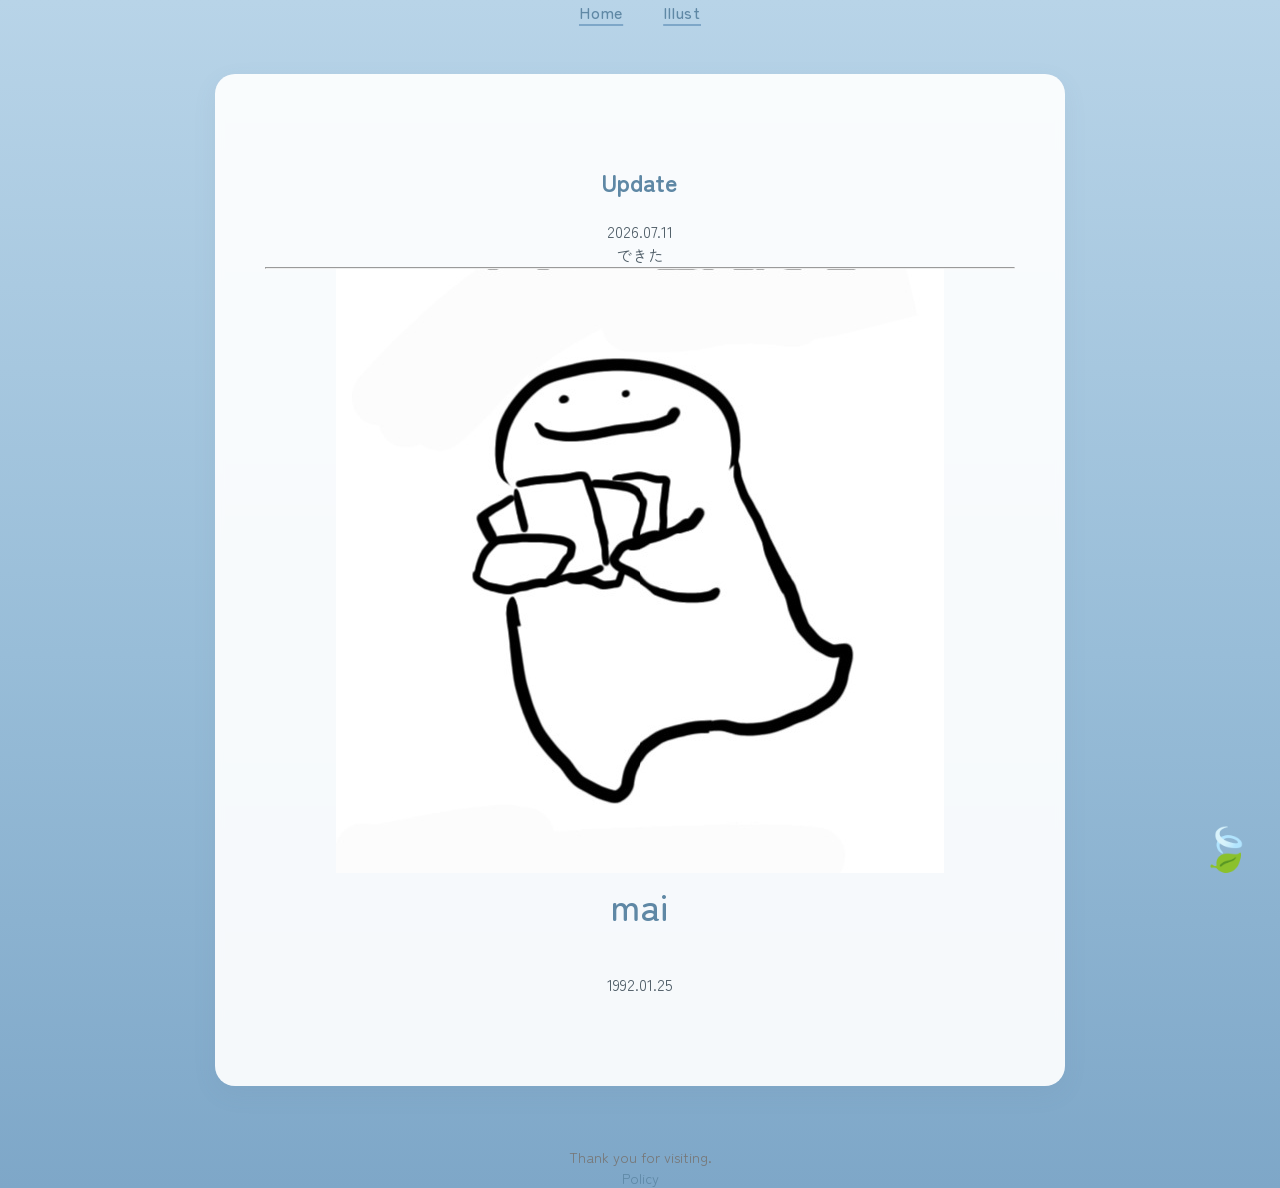
==== index.html @ 71fadd1c "Update index.html" ====
<!DOCTYPE html>
<html lang="ja">
<head>
    <meta charset="UTF-8">
    <meta name="viewport" content="width=device-width, initial-scale=1.0">

    <title>My Illustration</title>

    <link rel="preconnect" href="https://fonts.googleapis.com">
    <link rel="preconnect" href="https://fonts.gstatic.com" crossorigin>
    <link href="https://fonts.googleapis.com/css2?family=Zen+Maru+Gothic:wght@400;500;700&display=swap" rel="stylesheet">

    <link rel="stylesheet" href="css/style.css">
</head>

<body>

<div class="container">

    <header>
        <nav>
            <a href="index.html">Home</a>
            <a href="illust.html">Illust</a>
        </nav>
    </header>

    <main>

        <div class="card home-card">

            <!-- Update -->
            <section class="updates">

                <h2>Update</h2>

                <article class="update-item">
                    <p class="update-date">2026.07.11</p>
                    <p>できた</p>
                </article>

                <!--
                更新するときは、この article をコピーして追加するだけ！

                <article class="update-item">
                    <p class="update-date">2026.07.20</p>
                    <p>Added new illustrations.</p>
                </article>
                -->

            </section>

            <hr class="section-line">

            <!-- Profile -->
            <section class="profile">

<img src="images/illust/icon.jpg" alt="mai" class="profile-icon">


                <h1>mai</h1>

                <p class="birthday">1992.01.25</p>

            </section>

        </div>

    </main>

    <footer>

        <p>Thank you for visiting.</p>

        <p>
            <a href="policy.html">Policy</a>
        </p>

    </footer>

    

<a href="Link.html" class="leaf-link" aria-label="Linkページへ">
    🍃
</a>


</div>

</body>
</html>
---- css/style.css ----
/* =====================================
   Reset
===================================== */

* {
    margin: 0;
    padding: 0;
    box-sizing: border-box;
}

/* =====================================
   Body
===================================== */

   
body {
    margin: 0;
    font-family: "Zen Maru Gothic", sans-serif;

    background: linear-gradient(
        180deg,
        #b8d4e8 0%,
        #98bdd8 55%,
        #7ea7c8 100%
    );

    color: #4f5d67;
}

    min-height: 100vh;
}

.container {
    width: 90%;
    max-width: 1000px;
    margin: 0 auto;
    padding: 40px 20px;
}

/* =====================================
   Navigation
===================================== */

nav {
    display: flex;
    justify-content: center;
    gap: 40px;
    margin-bottom: 50px;
}


nav a {
    color: #5f88a5;
    text-decoration: underline;
    text-decoration-color: #7ea7c8;
    text-decoration-thickness: 1.5px;
    text-underline-offset: 5px;

    font-weight: 500;
    letter-spacing: 0.05em;

    transition: all 0.3s ease;
}


nav a:hover {
    color: #476c87;
}

/* =====================================
   Card
===================================== */

.card {
    background: rgba(255, 255, 255, 0.92);
    backdrop-filter: blur(4px);

    border-radius: 20px;

    padding: 40px;

    max-width: 850px;

    margin: 0 auto 40px;

    box-shadow: 0 8px 25px rgba(90, 120, 140, 0.08);
}

.card h2,
.card h3 {
    color: #5f88a5;
}

.card h2 {
    margin-bottom: 20px;
}

.card h3 {
    margin-top: 30px;
    margin-bottom: 15px;
}

/* =====================================
   Home
===================================== */

.home-card {
    text-align: center;
    padding: 90px 50px;
}

.home-card h1 {
    color: #5f88a5;
    font-size: 2.3rem;
    font-weight: 500;
    margin-bottom: 40px;
}

.home-leaf {
    font-size: 1.5rem;
    margin-bottom: 30px;
}

.home-message {
    font-size: 1.05rem;
    line-height: 2.2;
}



/* ==========================
   Gallery
========================== */

.gallery {
    display: grid;
    grid-template-columns: repeat(4, 1fr);
    gap: 10px;
    margin-top: 20px;
}

.gallery-item {
    margin: 0;
    overflow: hidden;
    border-radius: 10px;
}

.gallery-item img {
    width: 100%;
    height: auto;
    display: block;
    border-radius: 10px;
    cursor: pointer;
    transition: transform 0.25s ease;
}

.gallery-item img:hover {
    transform: scale(1.03);
}

/* タブレット */
@media (min-width: 768px) {
    .gallery {
        grid-template-columns: repeat(5, 1fr);
        gap: 14px;
    }
}

/* パソコン */
@media (min-width: 1024px) {
    .gallery {
        grid-template-columns: repeat(6, 1fr);
        gap: 18px;
    }
}


/* =====================================
   Diary
===================================== */

.diary-post {
    padding: 24px 0;
    border-bottom: 1px solid #dbe8ef;
}

.diary-post:last-child {
    border-bottom: none;
}

.diary-post h3 {
    color: #5f88a5;
    margin-bottom: 10px;
}

/* =====================================
   Policy
===================================== */

.policy-list {
    padding-left: 1.5rem;
}

.policy-list li {
    margin-bottom: 10px;
}

/* =====================================
   Footer
===================================== */

footer {

    margin-top: 60px;

    text-align: center;

    color: #777;

    font-size: .9rem;
}

footer a {

    color: #5f88a5;

    text-decoration: none;
}

footer a:hover {

    text-decoration: underline;
}

/* =====================================
   Leaf
===================================== */

.leaf-link {

    position: fixed;

    right: 28px;
    bottom: 24px;

    font-size: 42px;

    text-decoration: none;

    transition: .3s ease;

    z-index: 999;
}

.leaf-link:hover {

    transform: scale(1.2) rotate(-8deg);
}



/* =====================================
   Smartphone
===================================== */

@media (max-width: 768px) {

    .container {
        width: 95%;
        padding: 20px 10px;
    }

    nav {
        gap: 22px;
        margin-bottom: 35px;
        flex-wrap: wrap;   /* メニューが収まりきらない場合は折り返す */
    }

    .gallery {
        grid-template-columns: repeat(4, 1fr);
        gap: 8px;
    }

    .card {
        padding: 28px;
    }

    .home-card {
        padding: 65px 25px;
    }

    .home-card h1 {
        font-size: 1.8rem;
    }

    .home-message {
        font-size: 1rem;
    }

    .leaf-link {
        right: 20px;
        bottom: 18px;
        font-size: 36px;
    }






/* =====================================
   Home
===================================== */

.home-card {
    text-align: center;
}

.profile h1 {
    color: #5f88a5;
    font-size: 1.00rem;
    font-weight: 500;
    margin: 0;
}

.birthday {
    font-size: 0.95rem;
    color: #8fa5b5;
    letter-spacing: 0.05em;
    margin: 0 0 40px;
}

.section-line {
    border: none;
    border-top: 1px solid #dbe8ef;
    margin: 0 auto 36px;
    width: 100%;
}


.updates {
    text-align: center;
}

.updates h2 {
    color: #5f88a5;
    font-size: 1rem;
    font-weight: 500;
    margin-bottom: 25px;
}

.update-item {
    margin-bottom: 24px;
}

.update-date {
    font-size: 0.9rem;
    color: #8fa5b5;
    margin-bottom: 6px;
}


.update-item p:last-child {
    color: #505050;
    line-height: 1.8;
    margin-bottom: 20px;
}


.profile-icon {
    width: 70px;
    height: 70px;
    border-radius: 50%;
    object-fit: cover;
    object-position: center top;

    display: block;
    margin: 0 auto 1px;

    border: 3px solid rgba(255,255,255,0.8);
    box-shadow: 0 4px 12px rgba(90,120,140,.12);
}


/* ---------- Link ---------- */

.link-group{
    margin-top: 30px;
}

.link-group h3{
    color: #5f88a5;
    font-size: 1rem;
    font-weight: 500;
    margin-bottom: 18px;
}

.link-card{
    display: flex;
    justify-content: space-between;
    align-items: center;

    background: rgba(255,255,255,.72);

    border: 1px solid rgba(170,195,215,.45);

    border-radius: 18px;

    padding: 18px 22px;

    margin-bottom: 16px;

    text-decoration: none;

    color: #505050;

    transition: .25s;
}

.link-card:hover{

    transform: translateY(-3px);

    background: rgba(255,255,255,.92);

    box-shadow: 0 8px 20px rgba(80,110,130,.12);

}

.link-card h4{

    margin: 0 0 6px;

    color: #5f88a5;

    font-size: 1rem;

    font-weight: 500;

}

.link-card p{

    margin: 0;

    font-size: .9rem;

    color: #808080;

}

.visit{

    font-size: 1.4rem;

    color: #7ea7c8;

    transition: .25s;

}

.link-card:hover .visit{

    transform: translateX(6px);

}
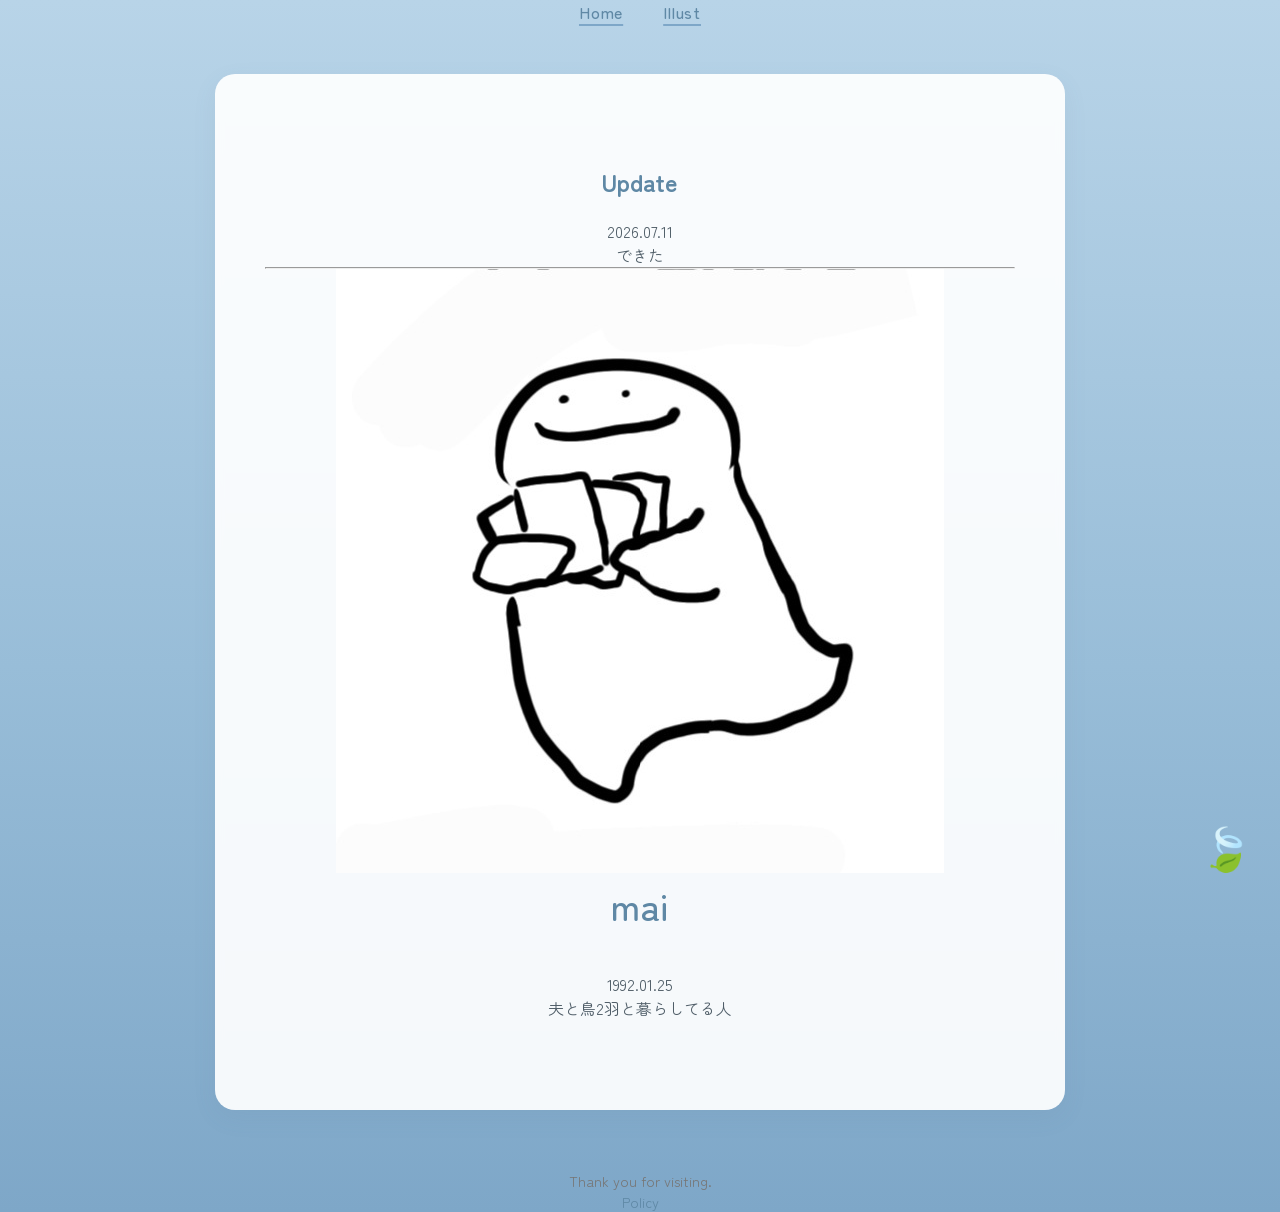
==== commit c690db2a: "Update index.html" ====
--- a/index.html
+++ b/index.html
@@ -62,6 +62,12 @@
 
                 <p class="birthday">1992.01.25</p>
 
+<p class="profile-message">
+        夫と鳥2羽と暮らしてる人
+</p>
+
+
+                
             </section>
 
         </div>
--- a/css/style.css
+++ b/css/style.css
@@ -466,3 +466,13 @@
     transform: translateX(6px);
 
 }
+
+
+
+   .profile-message {
+    margin-top: 14px;
+    font-size: 0.95rem;
+    line-height: 1.8;
+    color: #6b7a86;
+    text-align: center;
+   }
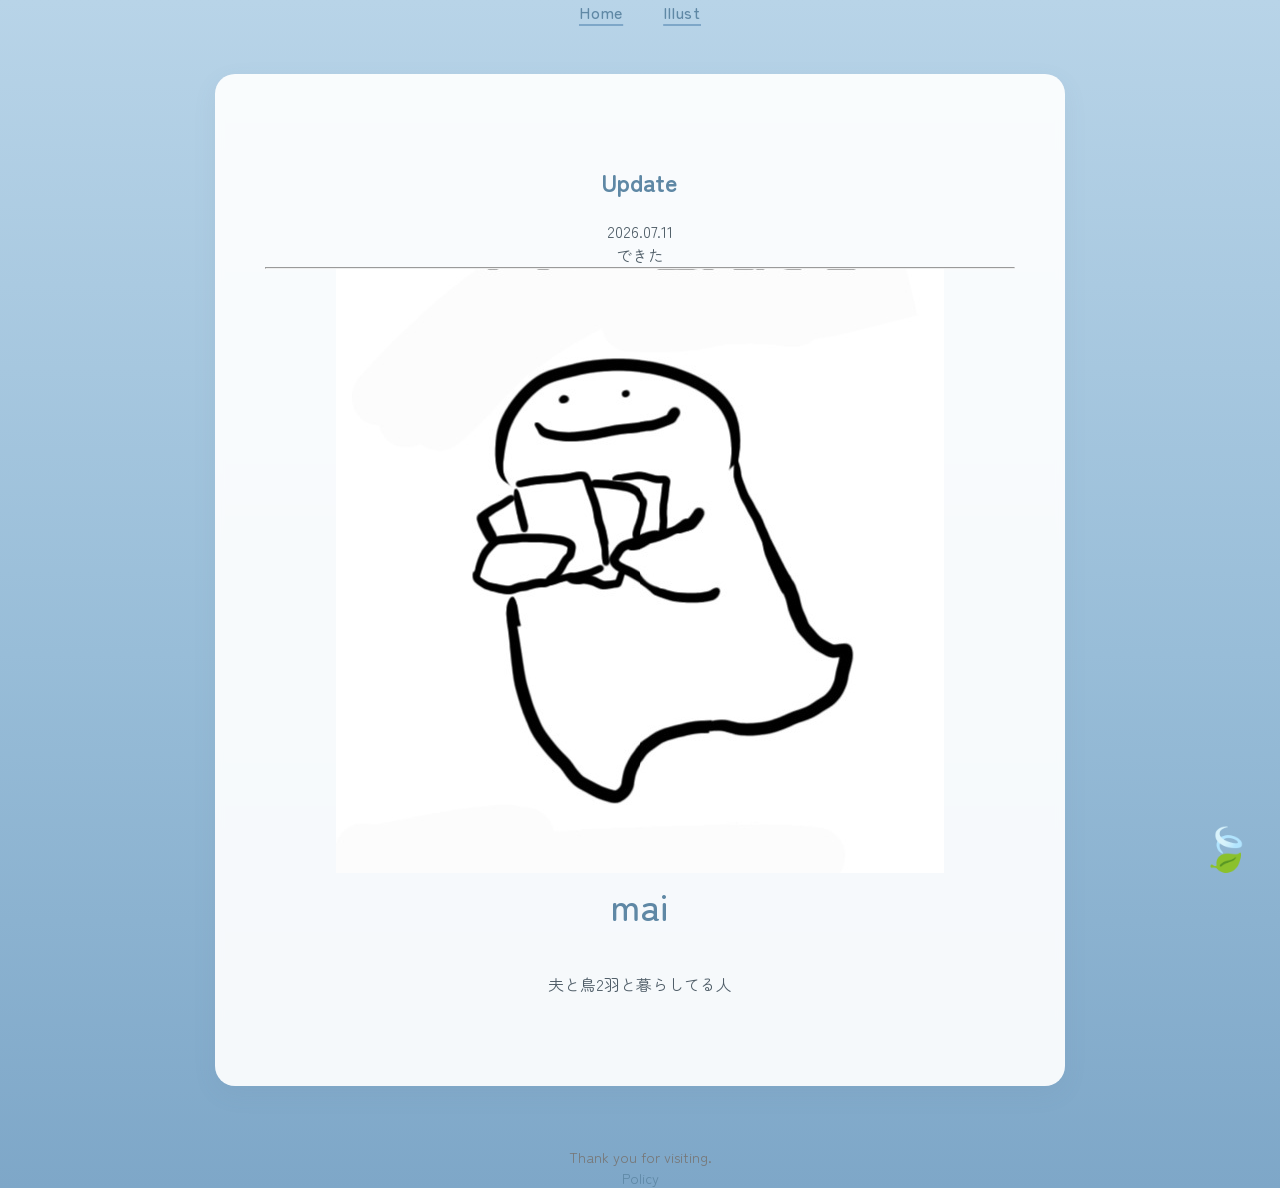
==== commit c1e1b93d: "Update index.html" ====
--- a/index.html
+++ b/index.html
@@ -60,8 +60,6 @@
 
                 <h1>mai</h1>
 
-                <p class="birthday">1992.01.25</p>
-
 <p class="profile-message">
         夫と鳥2羽と暮らしてる人
 </p>
--- a/css/style.css
+++ b/css/style.css
@@ -329,7 +329,7 @@
     font-size: 0.95rem;
     color: #8fa5b5;
     letter-spacing: 0.05em;
-    margin: 0 0 40px;
+    margin: 0 0 0px;
 }
 
 .section-line {
@@ -383,6 +383,18 @@
     box-shadow: 0 4px 12px rgba(90,120,140,.12);
 }
 
+.profile-message {
+    margin-top: 8px;
+    font-size: 0.7rem;
+    line-height: 1.7;
+    color: #9fb2c1;
+    text-align: center;
+   }
+   
+
+
+
+   
 
 /* ---------- Link ---------- */
 
@@ -468,11 +480,6 @@
 }
 
 
-
-   .profile-message {
-    margin-top: 14px;
-    font-size: 0.95rem;
-    line-height: 1.8;
-    color: #6b7a86;
-    text-align: center;
-   }
+   
+   
+   
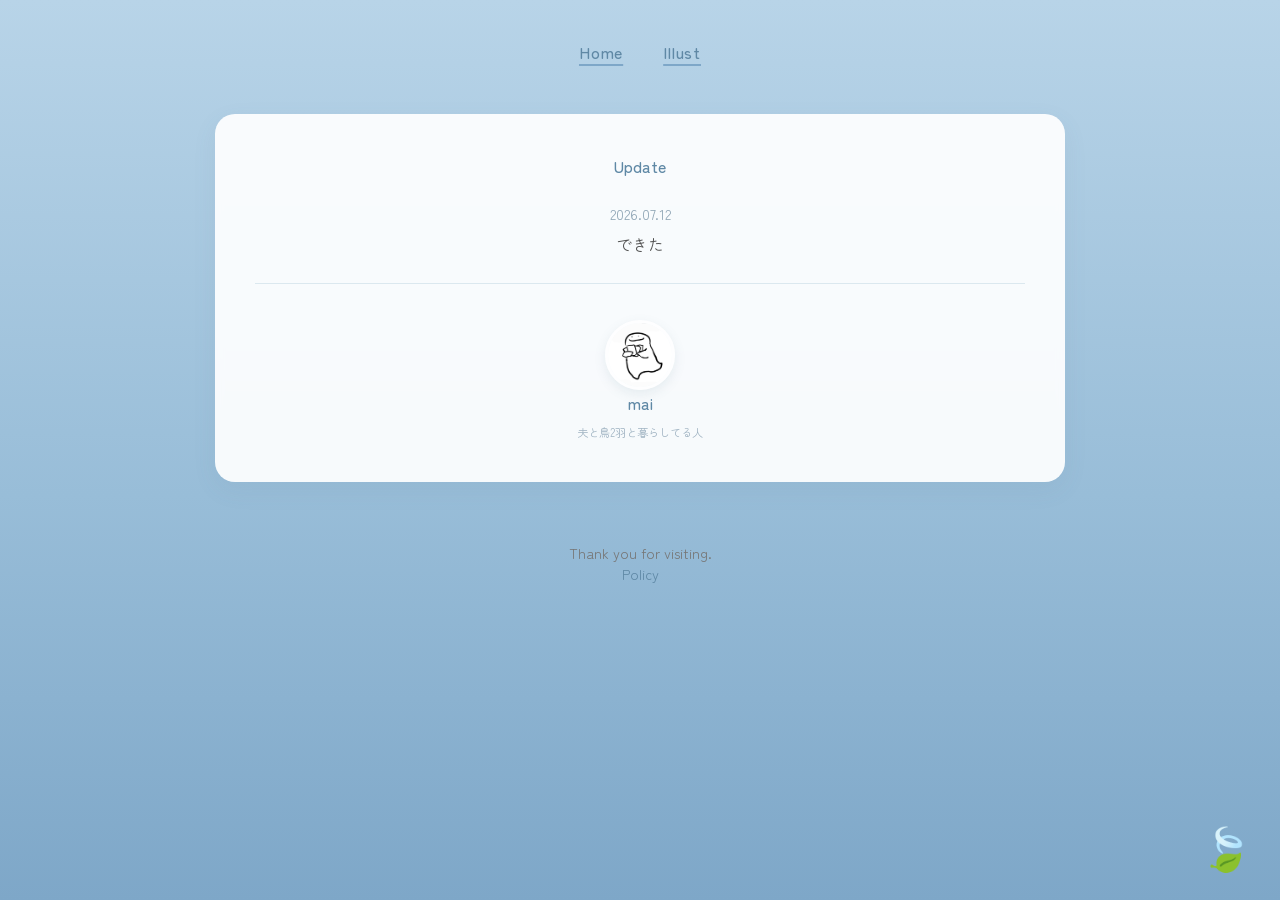
==== commit 11f82767: "Update index.html" ====
--- a/index.html
+++ b/index.html
@@ -35,7 +35,7 @@
                 <h2>Update</h2>
 
                 <article class="update-item">
-                    <p class="update-date">2026.07.11</p>
+                    <p class="update-date">2026.07.12</p>
                     <p>できた</p>
                 </article>
 
--- a/css/style.css
+++ b/css/style.css
@@ -14,7 +14,6 @@
    Body
 ===================================== */
 
-   
 body {
     margin: 0;
     font-family: "Zen Maru Gothic", sans-serif;
@@ -27,8 +26,6 @@
     );
 
     color: #4f5d67;
-}
-
     min-height: 100vh;
 }
 
@@ -39,6 +36,9 @@
     padding: 40px 20px;
 }
 
+
+
+
 /* =====================================
    Navigation
 ===================================== */
@@ -101,33 +101,6 @@
     margin-top: 30px;
     margin-bottom: 15px;
 }
-
-/* =====================================
-   Home
-===================================== */
-
-.home-card {
-    text-align: center;
-    padding: 90px 50px;
-}
-
-.home-card h1 {
-    color: #5f88a5;
-    font-size: 2.3rem;
-    font-weight: 500;
-    margin-bottom: 40px;
-}
-
-.home-leaf {
-    font-size: 1.5rem;
-    margin-bottom: 30px;
-}
-
-.home-message {
-    font-size: 1.05rem;
-    line-height: 2.2;
-}
-
 
 
 /* ==========================
@@ -305,8 +278,7 @@
         font-size: 36px;
     }
 
-
-
+}
 
 
 
@@ -320,17 +292,18 @@
 
 .profile h1 {
     color: #5f88a5;
-    font-size: 1.00rem;
+    font-size: 1rem;
     font-weight: 500;
     margin: 0;
 }
 
-.birthday {
-    font-size: 0.95rem;
-    color: #8fa5b5;
-    letter-spacing: 0.05em;
-    margin: 0 0 0px;
-}
+.section-line {
+    border: none;
+    border-top: 1px solid #dbe8ef;
+    margin: 0 auto 36px;
+    width: 100%;
+}
+
 
 .section-line {
     border: none;
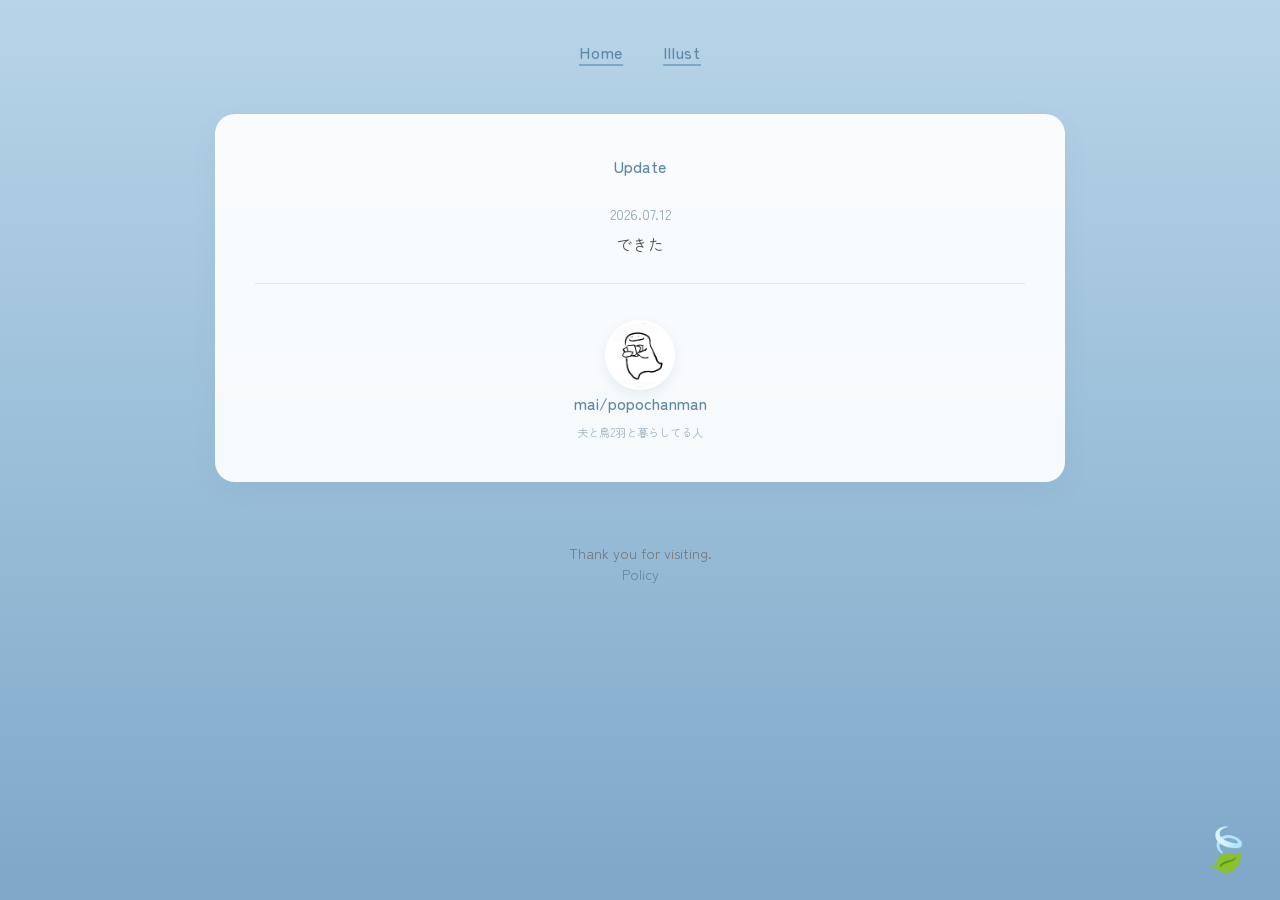
==== commit 483e2ab4: "Update index.html" ====
--- a/index.html
+++ b/index.html
@@ -2,6 +2,13 @@
 <!DOCTYPE html>
 <html lang="ja">
 <head>
+
+<meta name="robots" content="index,follow,noimageai,noai">
+
+    <meta name="robots" content="max-image-preview:large">
+    
+
+    
     <meta charset="UTF-8">
     <meta name="viewport" content="width=device-width, initial-scale=1.0">
 
@@ -58,7 +65,7 @@
 <img src="images/illust/icon.jpg" alt="mai" class="profile-icon">
 
 
-                <h1>mai</h1>
+                <h1>mai/popochanman</h1>
 
 <p class="profile-message">
         夫と鳥2羽と暮らしてる人
--- a/css/style.css
+++ b/css/style.css
@@ -453,6 +453,22 @@
 }
 
 
+   /* ==========================
+   Image Protection
+========================== */
+
+.gallery img,
+.profile-icon {
+    -webkit-user-drag: none;
+    user-select: none;
+    -webkit-touch-callout: none;
+}
    
    
-   
+.gallery img,
+.profile-icon {
+    -webkit-user-drag: none;
+    user-drag: none;
+    -webkit-touch-callout: none;
+    user-select: none;
+}
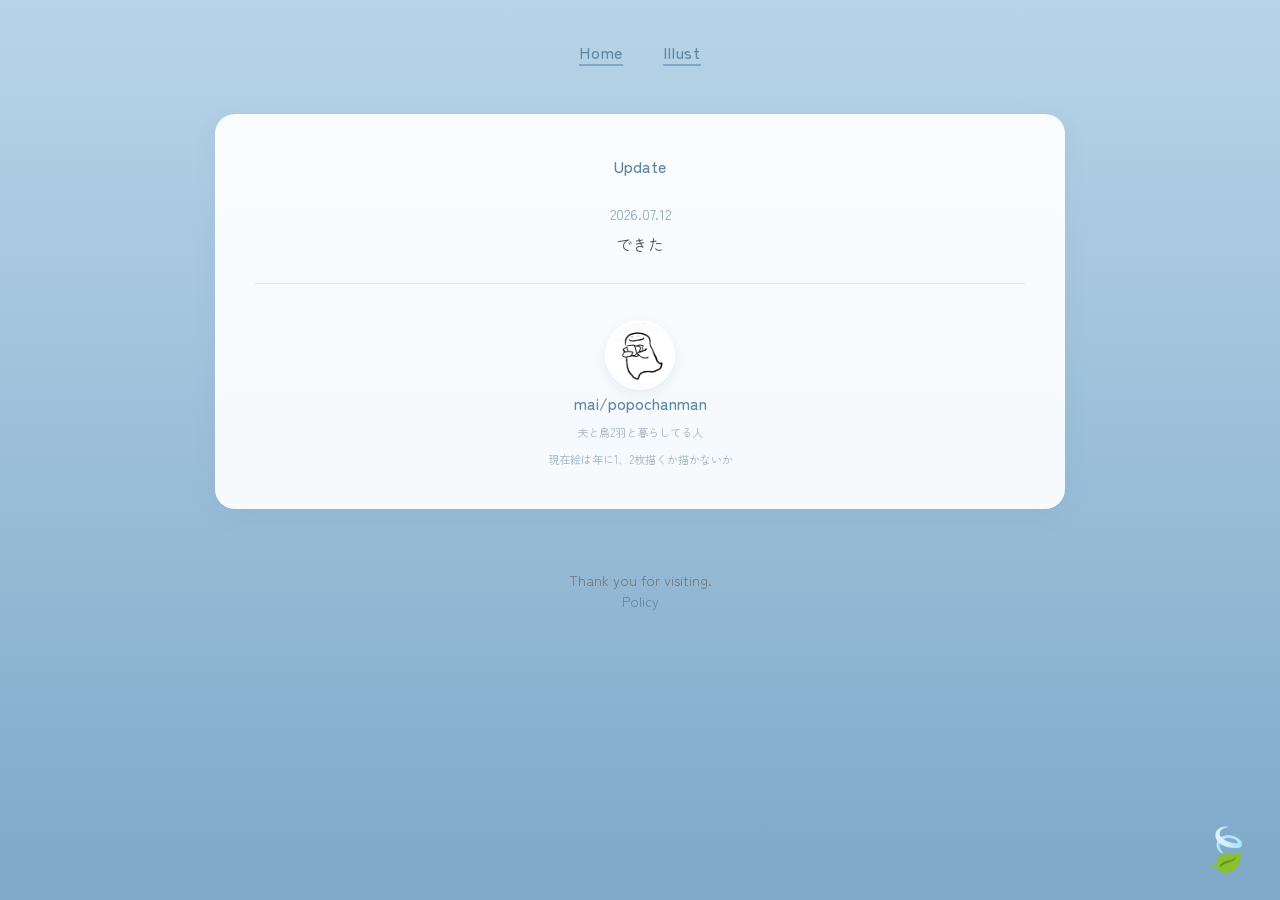
==== commit 927d9e13: "Update index.html" ====
--- a/index.html
+++ b/index.html
@@ -70,6 +70,9 @@
 <p class="profile-message">
         夫と鳥2羽と暮らしてる人
 </p>
+                <p class="profile-message">
+        現在絵は年に1、2枚描くか描かないか
+                </p>
 
 
                 
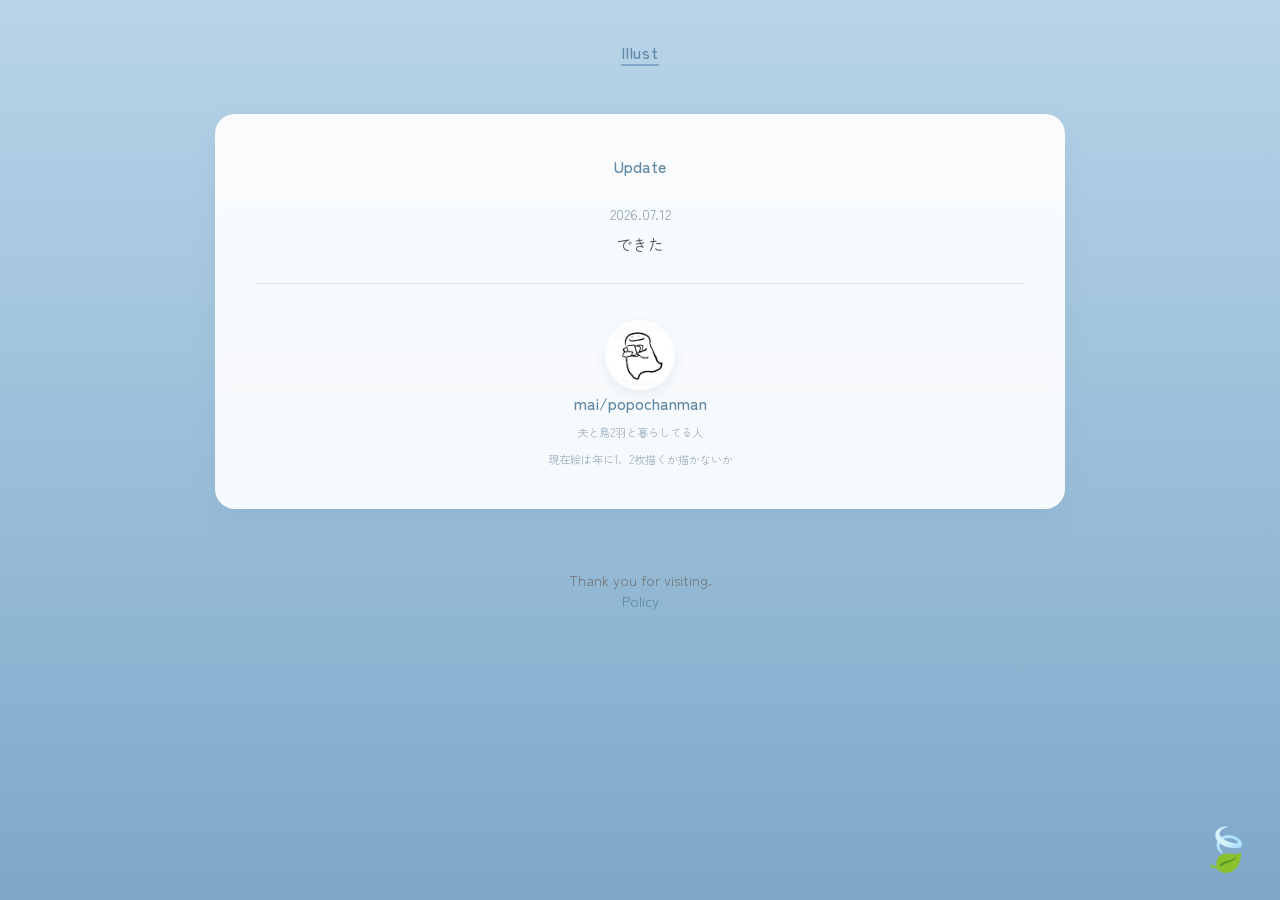
==== commit 0d2760b4: "Update index.html" ====
--- a/index.html
+++ b/index.html
@@ -27,7 +27,6 @@
 
     <header>
         <nav>
-            <a href="index.html">Home</a>
             <a href="illust.html">Illust</a>
         </nav>
     </header>
